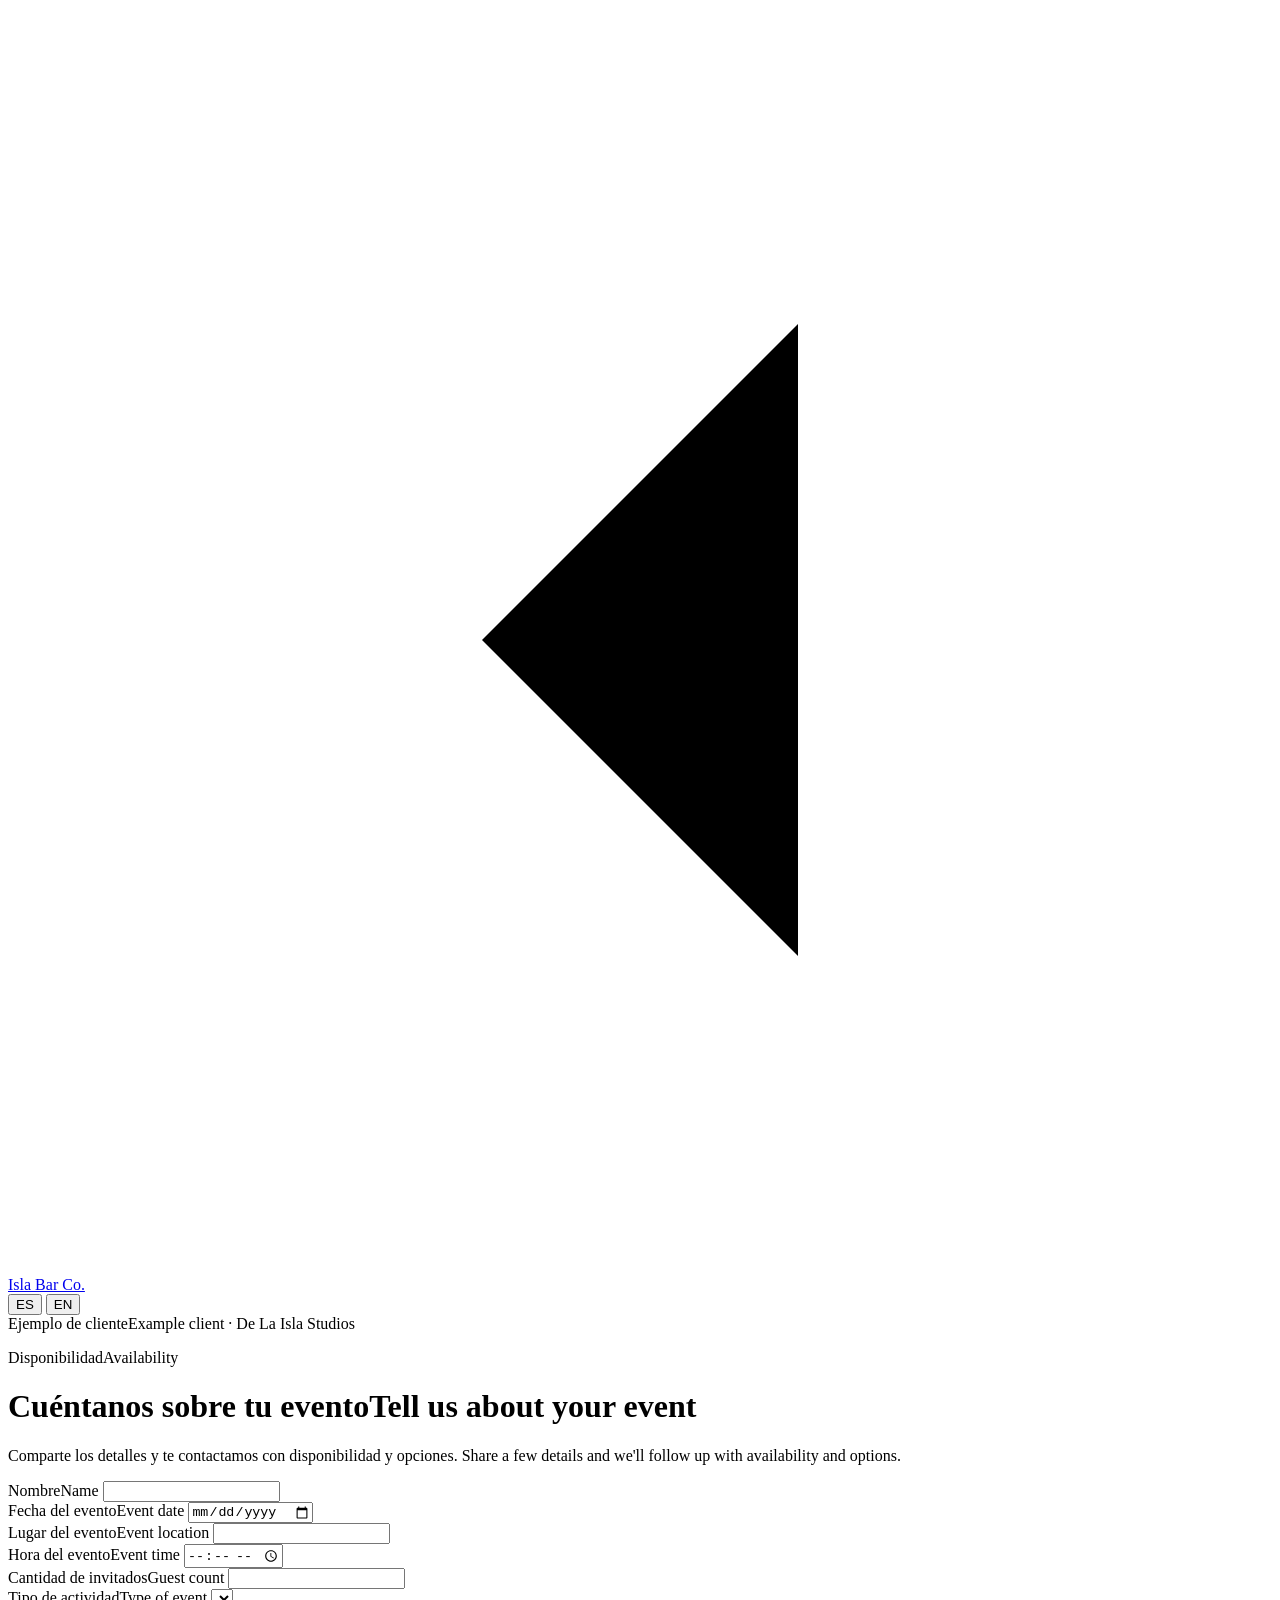
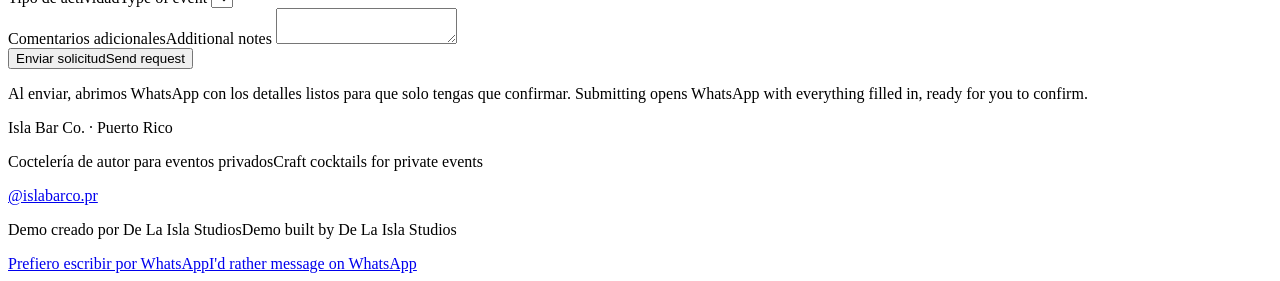
==== demos/mobile-bar/cotizacion.html @ d286d5aa "feat: replace mobile bar demo with full client-flow hub - Replace single-page mobile bar demo with f" ====
<!DOCTYPE html>
<html lang="es" class="lang-es">
<head>
<meta charset="UTF-8">
<meta name="viewport" content="width=device-width, initial-scale=1, viewport-fit=cover">
<title>Solicitar disponibilidad | Isla Bar Co.</title>
<meta name="description" content="Solicita disponibilidad para tu evento con Isla Bar Co.">
<meta name="theme-color" content="#1C1B19">
<link rel="preconnect" href="https://fonts.googleapis.com">
<link rel="preconnect" href="https://fonts.gstatic.com" crossorigin>
<link href="https://fonts.googleapis.com/css2?family=Fraunces:ital,wght@0,400;0,500;0,600;1,400;1,500&family=Manrope:wght@300;400;500;600;700&display=swap" rel="stylesheet">
<link rel="stylesheet" href="/assets/css/site.css">
</head>
<body>

<header class="page-header top-marker">
  <a class="back-link" href="/index.html">
    <svg viewBox="0 0 24 24"><path d="M15 18l-6-6 6-6"/></svg>
    Isla Bar Co.
  </a>
  <div class="lang-toggle" role="group" aria-label="Idioma / Language">
    <button id="btn-es" aria-pressed="true">ES</button>
    <button id="btn-en" aria-pressed="false">EN</button>
  </div>
</header>

<main>
  <div class="wrap page-top">
    <span class="demo-flag">
      <span class="es">Ejemplo de cliente</span><span class="en">Example client</span> · De La Isla Studios
    </span>
    <p class="eyebrow"><span class="es">Disponibilidad</span><span class="en">Availability</span></p>
    <h1 class="section-title"><span class="es">Cuéntanos sobre tu evento</span><span class="en">Tell us about your event</span></h1>
    <p class="section-sub">
      <span class="es">Comparte los detalles y te contactamos con disponibilidad y opciones.</span>
      <span class="en">Share a few details and we'll follow up with availability and options.</span>
    </p>
  </div>

  <div class="wrap page-body">
    <form id="quoteForm">
      <div class="form-field">
        <label for="f-nombre"><span class="es">Nombre</span><span class="en">Name</span></label>
        <input type="text" id="f-nombre" name="nombre" data-ph-es="Tu nombre completo" data-ph-en="Your full name" required>
      </div>

      <div class="form-field">
        <label for="f-fecha"><span class="es">Fecha del evento</span><span class="en">Event date</span></label>
        <input type="date" id="f-fecha" name="fecha" required>
      </div>

      <div class="form-field">
        <label for="f-lugar"><span class="es">Lugar del evento</span><span class="en">Event location</span></label>
        <input type="text" id="f-lugar" name="lugar" data-ph-es="Ej. San Juan, PR" data-ph-en="E.g. San Juan, PR" required>
      </div>

      <div class="form-field">
        <label for="f-hora"><span class="es">Hora del evento</span><span class="en">Event time</span></label>
        <input type="time" id="f-hora" name="hora" required>
      </div>

      <div class="form-field">
        <label for="f-invitados"><span class="es">Cantidad de invitados</span><span class="en">Guest count</span></label>
        <input type="number" id="f-invitados" name="invitados" min="1" data-ph-es="Ej. 80" data-ph-en="E.g. 80" required>
      </div>

      <div class="form-field">
        <label for="f-tipo"><span class="es">Tipo de actividad</span><span class="en">Type of event</span></label>
        <select id="f-tipo" name="tipo" required>
          <option value="" disabled selected></option>
          <option value="boda"></option>
          <option value="cumpleanos"></option>
          <option value="corporativo"></option>
          <option value="graduacion"></option>
          <option value="babyshower"></option>
          <option value="otro"></option>
        </select>
      </div>

      <div class="form-field">
        <label for="f-comentarios"><span class="es">Comentarios adicionales</span><span class="en">Additional notes</span></label>
        <textarea id="f-comentarios" name="comentarios" data-ph-es="Cuéntanos del lugar, el estilo de barra que imaginas, o cualquier detalle importante." data-ph-en="Tell us about the venue, the style of bar you're imagining, or anything else we should know."></textarea>
      </div>

      <div class="cta-stack">
        <button type="submit" class="btn"><span class="es">Enviar solicitud</span><span class="en">Send request</span></button>
      </div>

      <p class="form-note">
        <span class="es">Al enviar, abrimos WhatsApp con los detalles listos para que solo tengas que confirmar.</span>
        <span class="en">Submitting opens WhatsApp with everything filled in, ready for you to confirm.</span>
      </p>
      <p class="form-status" id="formStatus" role="status" aria-live="polite"></p>
    </form>
  </div>
</main>

<footer id="pageEnd">
  <p class="footer-brand">Isla Bar Co. · Puerto Rico</p>
  <p class="footer-tagline"><span class="es">Coctelería de autor para eventos privados</span><span class="en">Craft cocktails for private events</span></p>
  <a class="footer-instagram" href="https://www.instagram.com/islabarco.pr/" target="_blank" rel="noopener">@islabarco.pr</a>
  <p class="footer-credit"><span class="es">Demo creado por De La Isla Studios</span><span class="en">Demo built by De La Isla Studios</span></p>
</footer>

<!-- This page IS the "Solicitar disponibilidad" destination, so the sticky
     bar offers WhatsApp only instead of repeating the page's own CTA. -->
<div class="sticky-bar" id="stickyBar">
  <a class="btn btn--ghost wa-link" style="flex:1;" data-msg-es="Hola, vi la tarjeta digital de Isla Bar Co. y quisiera preguntar por disponibilidad para mi evento." data-msg-en="Hi, I saw the Isla Bar Co. digital card and wanted to ask about availability for my event."
     href="#" target="_blank" rel="noopener">
    <span class="es">Prefiero escribir por WhatsApp</span><span class="en">I'd rather message on WhatsApp</span>
  </a>
</div>

<script src="/assets/js/site.js" defer></script>
</body>
</html>
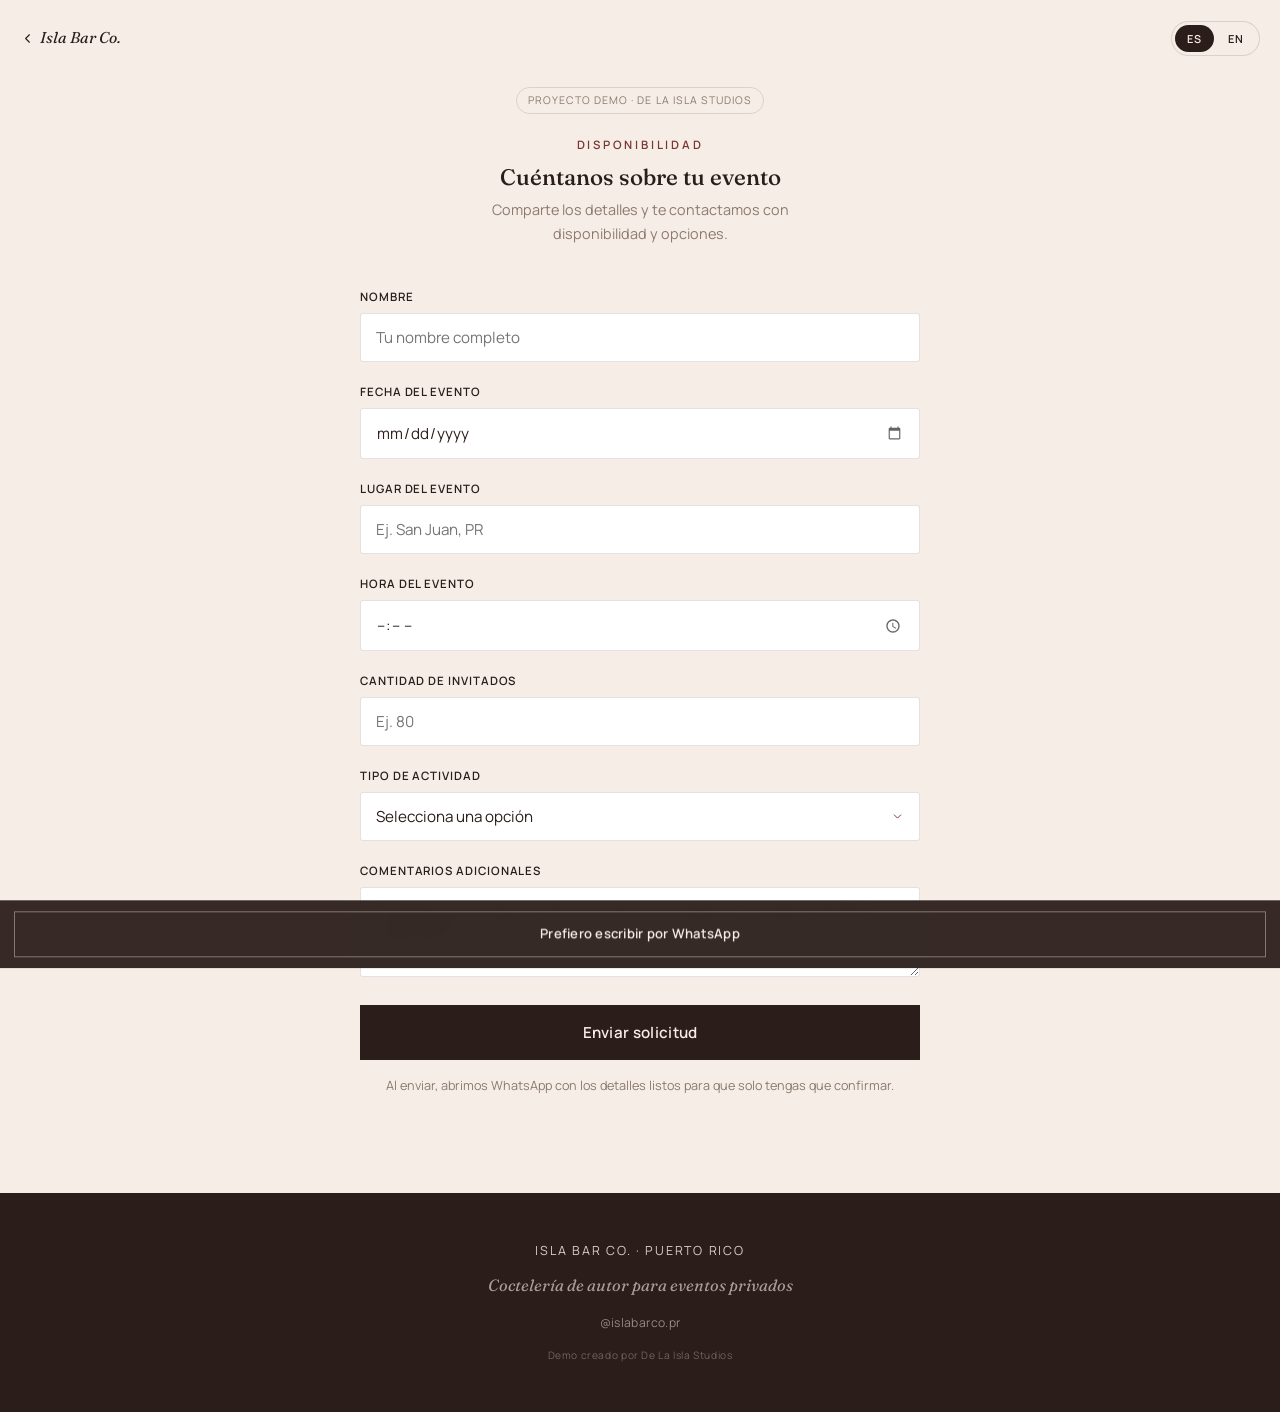
==== commit d5fa49d7: "Fix mobile-bar demo asset paths after folder migration; standardize demo-flag text across pages" ====
--- a/demos/mobile-bar/cotizacion.html
+++ b/demos/mobile-bar/cotizacion.html
@@ -9,12 +9,12 @@
 <link rel="preconnect" href="https://fonts.googleapis.com">
 <link rel="preconnect" href="https://fonts.gstatic.com" crossorigin>
 <link href="https://fonts.googleapis.com/css2?family=Fraunces:ital,wght@0,400;0,500;0,600;1,400;1,500&family=Manrope:wght@300;400;500;600;700&display=swap" rel="stylesheet">
-<link rel="stylesheet" href="/assets/css/site.css">
+<link rel="stylesheet" href="assets/css/site.css">
 </head>
 <body>
 
 <header class="page-header top-marker">
-  <a class="back-link" href="/index.html">
+  <a class="back-link" href="index.html">
     <svg viewBox="0 0 24 24"><path d="M15 18l-6-6 6-6"/></svg>
     Isla Bar Co.
   </a>
@@ -27,7 +27,7 @@
 <main>
   <div class="wrap page-top">
     <span class="demo-flag">
-      <span class="es">Ejemplo de cliente</span><span class="en">Example client</span> · De La Isla Studios
+      <span class="es">Proyecto Demo</span><span class="en">Demo Project</span> · De La Isla Studios
     </span>
     <p class="eyebrow"><span class="es">Disponibilidad</span><span class="en">Availability</span></p>
     <h1 class="section-title"><span class="es">Cuéntanos sobre tu evento</span><span class="en">Tell us about your event</span></h1>
@@ -111,6 +111,6 @@
   </a>
 </div>
 
-<script src="/assets/js/site.js" defer></script>
+<script src="assets/js/site.js" defer></script>
 </body>
 </html>
--- a/demos/mobile-bar/assets/css/site.css
+++ b/demos/mobile-bar/assets/css/site.css
@@ -0,0 +1,311 @@
+/* =========================================================
+   Isla Bar Co. — shared design tokens + components
+   Used by every page. Change once, applies everywhere.
+   ========================================================= */
+
+:root{
+  --ink:#2A1D1A;
+  --air:#F5EDE6;
+  --brick:#7A3630;
+  --brick-deep:#4F211D;
+  --olive:#5C5A3E;
+  --olive-deep:#3F3E2A;
+  --stone:#8C7A6E;
+  --stone-soft:#DDD1C1;
+  --line:rgba(42,29,26,.13);
+  --display:"Fraunces", Georgia, serif;
+  --body:"Manrope", system-ui, -apple-system, sans-serif;
+  --safe-bottom:env(safe-area-inset-bottom, 0px);
+}
+
+*{box-sizing:border-box;}
+html{scroll-behavior:smooth;}
+body{
+  margin:0;background:var(--air);color:var(--ink);
+  font-family:var(--body);font-weight:400;
+  line-height:1.65;-webkit-font-smoothing:antialiased;
+  overflow-x:hidden;
+  display:flex;flex-direction:column;min-height:100vh;
+}
+main{flex:1;}
+img{display:block;max-width:100%;}
+a{color:inherit;text-decoration:none;}
+button{font-family:inherit;}
+
+html.lang-es .en{display:none !important;}
+html.lang-en .es{display:none !important;}
+
+:focus-visible{outline:2px solid var(--brick);outline-offset:3px;}
+
+h1,h2{font-family:var(--display);font-weight:500;margin:0;line-height:1.12;}
+p{margin:0 0 1em;}
+
+.sr-only{
+  position:absolute;width:1px;height:1px;padding:0;margin:-1px;
+  overflow:hidden;clip:rect(0,0,0,0);white-space:nowrap;border:0;
+}
+
+.wrap{max-width:600px;margin:0 auto;padding-inline:1.25rem;}
+
+.eyebrow{
+  font-family:var(--body);font-weight:600;font-size:.72rem;
+  letter-spacing:.24em;text-transform:uppercase;color:var(--brick);
+}
+
+/* ---------- language toggle ---------- */
+.hero-utility{display:flex;justify-content:flex-end;margin-bottom:1rem;}
+.lang-toggle{
+  display:flex;gap:2px;background:var(--air);
+  border:1px solid var(--line);border-radius:999px;padding:3px;
+}
+.lang-toggle button{
+  border:0;background:transparent;color:var(--ink);
+  padding:6px 12px;font-size:11px;letter-spacing:.08em;font-weight:600;
+  border-radius:999px;cursor:pointer;
+}
+html.lang-es .lang-toggle #btn-es,
+html.lang-en .lang-toggle #btn-en{background:var(--ink);color:var(--air);}
+
+/* ---------- buttons ---------- */
+.btn{
+  display:flex;align-items:center;justify-content:center;gap:.6em;
+  font-family:var(--body);font-weight:600;font-size:.95rem;
+  letter-spacing:.02em;padding:1.05em 1.4em;
+  border:1px solid var(--ink);background:var(--ink);color:var(--air);
+  cursor:pointer;width:100%;transition:transform .15s ease,background .25s ease,opacity .2s ease;
+}
+.btn:active{transform:scale(.98);}
+.btn--ghost{background:transparent;color:var(--ink);border-color:var(--ink);}
+
+@media (hover:hover){
+  .btn:hover{background:var(--brick-deep);border-color:var(--brick-deep);}
+  .btn--ghost:hover{background:rgba(42,29,26,.05);border-color:var(--ink);}
+}
+
+.cta-stack{display:flex;flex-direction:column;gap:.65rem;}
+
+/* =========================================================
+   HERO — index.html only: logo, eyebrow, tagline, CTA
+   ========================================================= */
+.hero{
+  background:var(--air);color:var(--ink);
+  text-align:center;
+  padding:2.4rem 1.25rem 1.2rem;
+}
+.hero-logo{
+  display:block;margin:0 auto 1.3rem;
+  width:100%;max-width:280px;height:auto;
+}
+.hero-eyebrow{display:block;margin-bottom:.9rem;}
+.hero-tagline{
+  font-size:1rem;color:#3f3a33;
+  max-width:32ch;margin:0 auto 1.9rem;
+}
+.hero .cta-stack{max-width:420px;margin:0 auto;}
+.demo-flag{
+  display:inline-block;font-size:.66rem;letter-spacing:.1em;text-transform:uppercase;
+  color:var(--stone);border:1px solid var(--line);border-radius:999px;
+  padding:.35em 1em;margin-bottom:1.6rem;
+}
+
+/* =========================================================
+   SUB-PAGE HEADER + INTRO — servicios/galeria/paquetes/cotizacion
+   ========================================================= */
+.page-header{
+  display:flex;align-items:center;justify-content:space-between;
+  padding:1.3rem 1.25rem 0;
+}
+.back-link{
+  display:inline-flex;align-items:center;gap:.35em;
+  font-family:var(--display);font-style:italic;font-size:.98rem;color:var(--ink);
+}
+.back-link svg{width:15px;height:15px;stroke:currentColor;fill:none;stroke-width:1.8;
+  stroke-linecap:round;stroke-linejoin:round;}
+
+.page-top{padding-top:1.8rem;text-align:center;}
+.page-top .demo-flag{margin-bottom:1.3rem;}
+.page-top .section-sub{max-width:36ch;margin-inline:auto;}
+
+.page-body{padding-top:2rem;padding-bottom:3.4rem;}
+
+/* =========================================================
+   SECTION SHELL — index.html quick actions only
+   ========================================================= */
+.section{padding-block:3.1rem;}
+.section + .section{border-top:1px solid var(--line);}
+#quick-actions{padding-top:1.3rem;}
+.section-title{font-size:1.4rem;margin-top:.25rem;}
+.section-sub{font-size:.9rem;color:var(--stone);margin:.5rem 0 0;}
+
+/* =========================================================
+   QUICK ACTIONS — the navigation hub (index.html)
+   ========================================================= */
+.qa-list{display:flex;flex-direction:column;}
+.qa-item{
+  display:flex;align-items:center;gap:1rem;
+  padding:1.15rem .2rem;border-top:1px solid var(--line);
+  transition:background .15s ease;
+}
+.qa-item:first-child{border-top:none;}
+.qa-item:active{background:rgba(42,29,26,.05);}
+@media (hover:hover){
+  .qa-item:hover{background:rgba(42,29,26,.03);}
+}
+.qa-icon{
+  flex-shrink:0;width:40px;height:40px;border-radius:50%;
+  border:1px solid var(--line);display:flex;align-items:center;justify-content:center;
+  color:var(--olive);
+}
+.qa-icon svg{width:19px;height:19px;stroke:currentColor;fill:none;stroke-width:1.5;
+  stroke-linecap:round;stroke-linejoin:round;}
+.qa-text{flex:1;min-width:0;}
+.qa-title{font-family:var(--display);font-size:1.12rem;line-height:1.2;}
+.qa-sub{font-size:.83rem;color:var(--stone);margin-top:.2rem;}
+.qa-chevron{flex-shrink:0;color:var(--stone-soft);}
+.qa-chevron svg{width:16px;height:16px;stroke:currentColor;fill:none;stroke-width:1.6;
+  stroke-linecap:round;stroke-linejoin:round;}
+
+/* =========================================================
+   SERVICIOS — chip list
+   ========================================================= */
+.service-note{
+  font-size:.92rem;color:var(--stone);
+  margin-top:1.3rem;max-width:52ch;
+}
+
+
+/* =========================================================
+   GALERÍA — compact photo grid
+   ========================================================= */
+.gallery-grid{display:grid;grid-template-columns:1fr;gap:.6rem;}
+@media (min-width:480px){
+  .gallery-grid{grid-template-columns:1fr 1fr;}
+}
+.gallery-item{
+  position:relative;aspect-ratio:1/1;overflow:hidden;
+  border:1px solid var(--line);background:var(--stone-soft);
+}
+.gallery-item img{width:100%;height:100%;object-fit:cover;display:block;}
+.gallery-item figcaption{
+  position:absolute;left:0;right:0;bottom:0;padding:.6em .75em;
+  background:linear-gradient(to top, rgba(42,29,26,.75), rgba(42,29,26,0));
+  color:var(--air);font-size:.72rem;letter-spacing:.03em;
+}
+.gallery-note{font-size:.79rem;color:var(--stone);margin-top:1.1rem;text-align:center;}
+
+/* =========================================================
+   PAQUETES — simple tier list
+   ========================================================= */
+.tier-list{display:flex;flex-direction:column;}
+.tier-item{padding:1.3rem .1rem;border-top:1px solid var(--line);}
+.tier-item:first-child{border-top:none;padding-top:0;}
+.tier-name{
+  font-family:var(--display);font-style:italic;font-weight:500;font-size:1.05rem;
+  color:var(--olive);margin-bottom:.35rem;
+}
+.tier-desc{font-size:.92rem;color:var(--stone);margin:0;}
+.tier-note{font-size:.83rem;color:var(--stone);margin-top:1.4rem;}
+
+/* =========================================================
+   FORM — availability request
+   ========================================================= */
+.form-field{margin-bottom:1.25rem;}
+.form-field label{
+  display:block;font-size:.72rem;font-weight:600;letter-spacing:.08em;
+  text-transform:uppercase;color:var(--ink);margin-bottom:.45rem;
+}
+.form-field input,
+.form-field select,
+.form-field textarea{
+  width:100%;padding:.85em 1em;border:1px solid var(--line);
+  background:#fff;font-family:var(--body);font-size:.95rem;
+  color:var(--ink);border-radius:3px;transition:border-color .15s ease;
+}
+.form-field input:focus,
+.form-field select:focus,
+.form-field textarea:focus{border-color:var(--brick);}
+.form-field textarea{resize:vertical;min-height:90px;}
+
+/* custom select arrow, replacing the default OS dropdown chevron */
+.form-field select{
+  appearance:none;-webkit-appearance:none;-moz-appearance:none;
+  background-image:url("data:image/svg+xml,%3Csvg xmlns='http://www.w3.org/2000/svg' viewBox='0 0 24 24'%3E%3Cpath d='M6 9l6 6 6-6' fill='none' stroke='%237A3630' stroke-width='1.8' stroke-linecap='round' stroke-linejoin='round'/%3E%3C/svg%3E");
+  background-repeat:no-repeat;
+  background-position:right 1em center;
+  background-size:13px 13px;
+  padding-right:2.6em;
+  cursor:pointer;
+}
+
+/* remove native up/down spinner on the guest-count number field */
+.form-field input[type="number"]::-webkit-outer-spin-button,
+.form-field input[type="number"]::-webkit-inner-spin-button{
+  -webkit-appearance:none;
+  margin:0;
+}
+.form-field input[type="number"]{
+  -moz-appearance:textfield;
+}
+
+/* soften the native date/time picker icon so it doesn't look like a raw OS control */
+.form-field input[type="date"]::-webkit-calendar-picker-indicator,
+.form-field input[type="time"]::-webkit-calendar-picker-indicator{
+  opacity:.6;
+  cursor:pointer;
+}
+.form-note{font-size:.79rem;color:var(--stone);margin-top:1rem;text-align:center;}
+.form-status{
+  font-size:.85rem;color:var(--brick);text-align:center;margin-top:.7rem;min-height:1.2em;
+}
+
+/* =========================================================
+   FOOTER
+   ========================================================= */
+footer{text-align:center;padding:3rem 1.25rem calc(3rem + var(--safe-bottom));background:var(--ink);}
+.footer-brand{
+  font-size:.78rem;letter-spacing:.14em;text-transform:uppercase;
+  color:rgba(245,237,230,.85);margin:0 0 .6rem;
+}
+.footer-tagline{
+  font-family:var(--display);font-style:italic;font-size:1.02rem;
+  color:rgba(245,237,230,.62);margin:0 0 .9rem;
+}
+.footer-instagram{
+  display:block;font-family:var(--body);font-weight:400;
+  font-size:.76rem;letter-spacing:.03em;
+  color:rgba(245,237,230,.52);margin:0 0 .9rem;
+  text-decoration:none;
+}
+.footer-credit{
+  font-size:.64rem;letter-spacing:.06em;text-transform:none;
+  color:rgba(245,237,230,.34);margin:0;
+}
+
+/* =========================================================
+   STICKY BOTTOM BAR
+   ========================================================= */
+.sticky-bar{
+  position:fixed;left:0;right:0;bottom:0;z-index:10;
+  background:rgba(42,29,26,.94);backdrop-filter:blur(10px);
+  padding:.7rem .9rem calc(.7rem + var(--safe-bottom));
+  transform:translateY(100%);transition:transform .3s ease;
+  display:flex;gap:.5rem;
+}
+.sticky-bar.visible{transform:translateY(0);}
+.sticky-bar .btn{padding:.85em 1em;font-size:.82rem;background:var(--air);color:var(--ink);border-color:var(--air);}
+.sticky-bar .btn--ghost{background:transparent;border-color:rgba(245,237,230,.4);color:var(--air);}
+@media (hover:hover){
+  .sticky-bar .btn:hover{background:var(--brick);border-color:var(--brick);color:var(--air);}
+  .sticky-bar .btn--ghost:hover{background:rgba(245,237,230,.08);border-color:rgba(245,237,230,.6);}
+}
+
+@media (prefers-reduced-motion:reduce){
+  *{scroll-behavior:auto !important;transition:none !important;}
+}
+
+@media (min-width:640px){
+  .hero{padding-top:3rem;padding-bottom:1.6rem;}
+  .section{padding-block:3.6rem;}
+  #quick-actions{padding-top:1.8rem;}
+  .page-body{padding-top:2.6rem;}
+}
